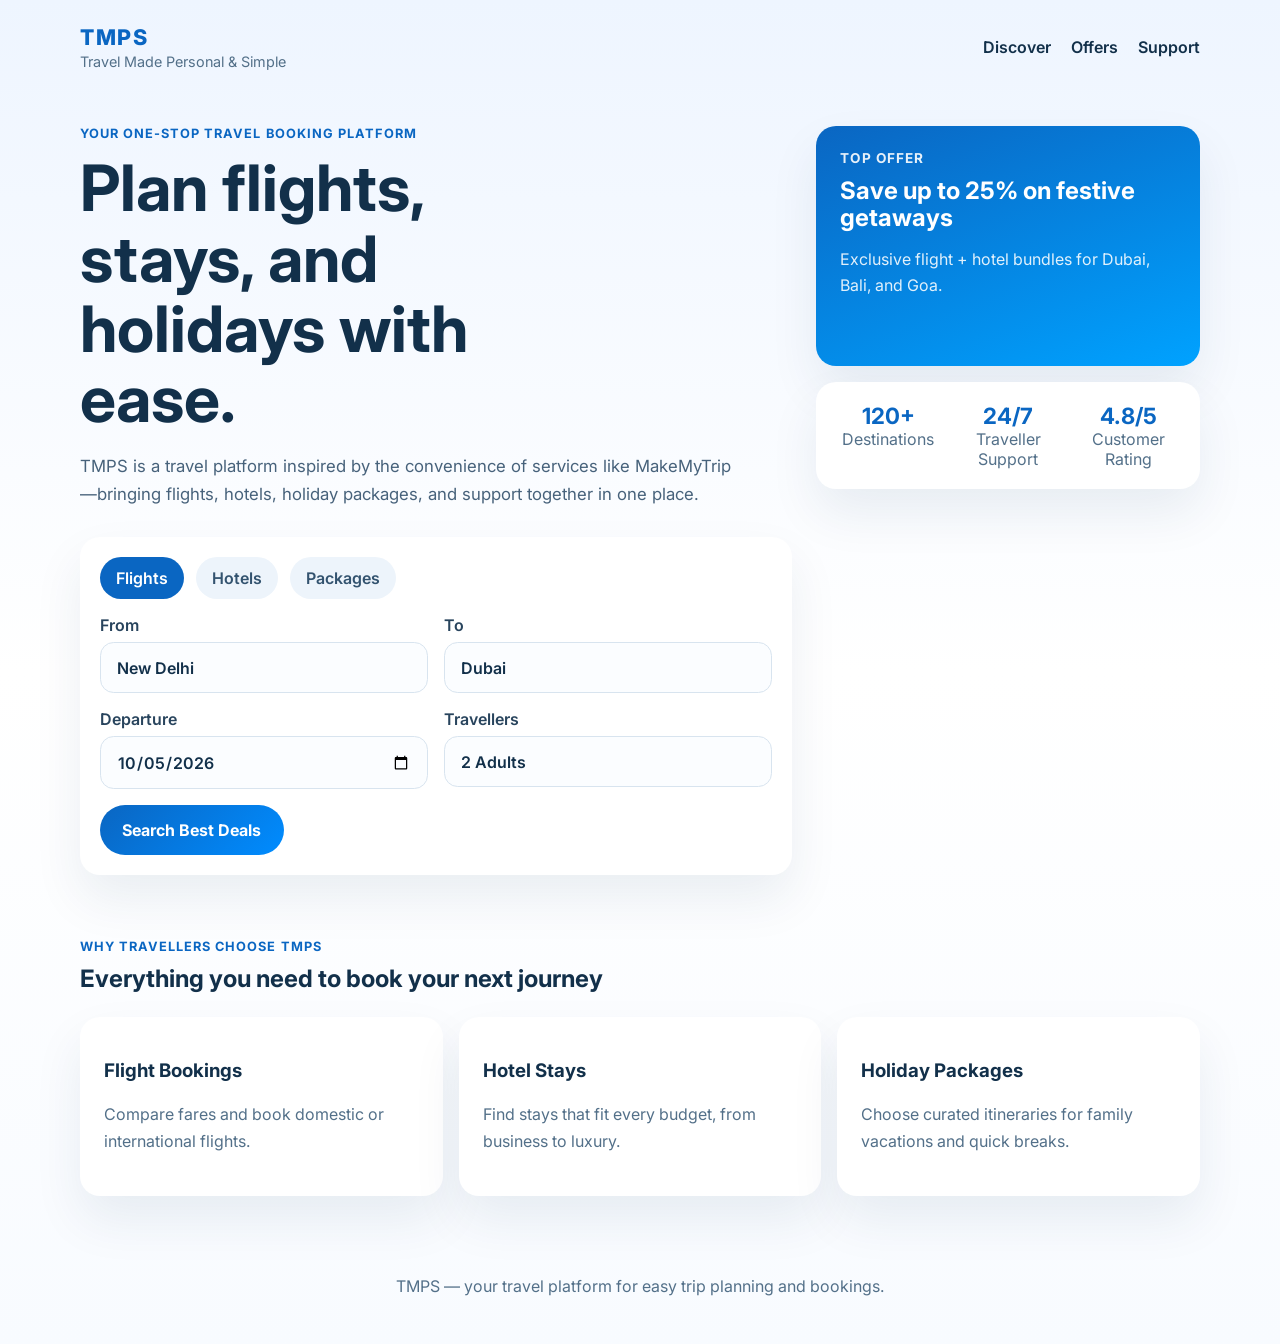
==== index.html @ c7c2b5c7 "Add static travel search results page Co-authored-by: abkalatrajectory <329912677+abkalatrajectory@u" ====
<!DOCTYPE html>
<html lang="en">
  <head>
    <meta charset="UTF-8" />
    <meta name="viewport" content="width=device-width, initial-scale=1.0" />
    <title>TMPS | Travel Platform</title>
    <link rel="preconnect" href="https://fonts.googleapis.com" />
    <link rel="preconnect" href="https://fonts.gstatic.com" crossorigin />
    <link
      href="https://fonts.googleapis.com/css2?family=Inter:wght@400;500;600;700;800&display=swap"
      rel="stylesheet"
    />
    <link rel="stylesheet" href="./styles.css" />
  </head>
  <body>
    <header class="topbar">
      <div class="brand">
        <span class="brand__logo">TMPS</span>
        <span class="brand__tag">Travel Made Personal & Simple</span>
      </div>
      <nav class="nav" aria-label="Primary">
        <a href="#discover">Discover</a>
        <a href="#offers">Offers</a>
        <a href="#support">Support</a>
      </nav>
    </header>

    <main>
      <section class="hero">
        <div class="hero__content">
          <p class="eyebrow">Your one-stop travel booking platform</p>
          <h1>Plan flights, stays, and holidays with ease.</h1>
          <p class="hero__text">
            TMPS is a travel platform inspired by the convenience of services
            like MakeMyTrip—bringing flights, hotels, holiday packages, and
            support together in one place.
          </p>

          <form
            class="search-card"
            id="discover"
            aria-label="Travel search"
            action="./search.html"
            method="get"
          >
            <div class="trip-types">
              <button type="button" class="trip-types__active">Flights</button>
              <button type="button">Hotels</button>
              <button type="button">Packages</button>
            </div>
            <div class="search-grid">
              <label>
                From
                <input
                  type="text"
                  name="from"
                  value="New Delhi"
                  aria-label="Departure city"
                />
              </label>
              <label>
                To
                <input
                  type="text"
                  name="to"
                  value="Dubai"
                  aria-label="Destination city"
                />
              </label>
              <label>
                Departure
                <input
                  type="date"
                  name="departure"
                  value="2026-10-05"
                  aria-label="Departure date"
                />
              </label>
              <label>
                Travellers
                <input
                  type="text"
                  name="travellers"
                  value="2 Adults"
                  aria-label="Travellers"
                />
              </label>
            </div>
            <button type="submit" class="cta">Search Best Deals</button>
          </form>
        </div>

        <aside class="hero__panel" id="offers">
          <div class="panel-card">
            <p class="panel-card__label">Top Offer</p>
            <h2>Save up to 25% on festive getaways</h2>
            <p>Exclusive flight + hotel bundles for Dubai, Bali, and Goa.</p>
          </div>
          <div class="stats">
            <div>
              <strong>120+</strong>
              <span>Destinations</span>
            </div>
            <div>
              <strong>24/7</strong>
              <span>Traveller Support</span>
            </div>
            <div>
              <strong>4.8/5</strong>
              <span>Customer Rating</span>
            </div>
          </div>
        </aside>
      </section>

      <section class="section">
        <div class="section__heading">
          <p class="eyebrow">Why travellers choose TMPS</p>
          <h2>Everything you need to book your next journey</h2>
        </div>
        <div class="feature-grid">
          <article class="feature-card">
            <h3>Flight Bookings</h3>
            <p>Compare fares and book domestic or international flights.</p>
          </article>
          <article class="feature-card">
            <h3>Hotel Stays</h3>
            <p>Find stays that fit every budget, from business to luxury.</p>
          </article>
          <article class="feature-card">
            <h3>Holiday Packages</h3>
            <p>Choose curated itineraries for family vacations and quick breaks.</p>
          </article>
        </div>
      </section>
    </main>

    <footer class="footer" id="support">
      <p>TMPS — your travel platform for easy trip planning and bookings.</p>
    </footer>
  </body>
</html>
---- styles.css ----
* {
  box-sizing: border-box;
}

body {
  margin: 0;
  font-family: "Inter", sans-serif;
  background: linear-gradient(180deg, #eef5ff 0%, #ffffff 50%, #f8fbff 100%);
  color: #12304a;
}

a {
  color: inherit;
  text-decoration: none;
}

.topbar,
.hero,
.section,
.footer {
  width: min(1120px, calc(100% - 2rem));
  margin: 0 auto;
}

.topbar {
  display: flex;
  justify-content: space-between;
  align-items: center;
  padding: 1.5rem 0;
}

.brand {
  display: flex;
  flex-direction: column;
  gap: 0.2rem;
}

.brand__logo {
  font-size: 1.35rem;
  font-weight: 800;
  letter-spacing: 0.08em;
  color: #0a66c2;
}

.brand__tag {
  font-size: 0.9rem;
  color: #537089;
}

.nav {
  display: flex;
  gap: 1.25rem;
  font-weight: 600;
}

.hero {
  display: grid;
  grid-template-columns: 1.3fr 0.7fr;
  gap: 1.5rem;
  padding: 2rem 0 3rem;
}

.eyebrow {
  margin: 0 0 0.75rem;
  color: #0a66c2;
  font-weight: 700;
  text-transform: uppercase;
  letter-spacing: 0.08em;
  font-size: 0.8rem;
}

.hero h1,
.section h2,
.panel-card h2 {
  margin: 0;
  line-height: 1.1;
}

.hero h1 {
  font-size: clamp(2.5rem, 5vw, 4.2rem);
  max-width: 12ch;
}

.hero__text {
  max-width: 60ch;
  color: #47627b;
  font-size: 1.05rem;
  line-height: 1.7;
}

.search-card,
.panel-card,
.feature-card,
.stats {
  background: #ffffff;
  border-radius: 1.25rem;
  box-shadow: 0 24px 50px rgba(19, 55, 92, 0.08);
}

.search-card {
  margin-top: 1.75rem;
  padding: 1.25rem;
}

.trip-types {
  display: flex;
  gap: 0.75rem;
  margin-bottom: 1rem;
}

.trip-types button,
.cta {
  border: 0;
  border-radius: 999px;
  font: inherit;
}

.trip-types button {
  padding: 0.7rem 1rem;
  background: #edf4fb;
  color: #33536f;
  font-weight: 600;
}

.trip-types__active {
  background: #0a66c2 !important;
  color: #ffffff !important;
}

.search-grid {
  display: grid;
  grid-template-columns: repeat(2, minmax(0, 1fr));
  gap: 1rem;
}

.search-grid label {
  display: flex;
  flex-direction: column;
  gap: 0.45rem;
  font-weight: 600;
  color: #28445d;
}

.search-grid input {
  border: 1px solid #d8e4ef;
  border-radius: 0.85rem;
  padding: 0.9rem 1rem;
  font: inherit;
  color: #12304a;
  background: #fbfdff;
}

.cta {
  margin-top: 1rem;
  padding: 0.95rem 1.4rem;
  background: linear-gradient(135deg, #0a66c2, #008cff);
  color: #ffffff;
  font-weight: 700;
  cursor: pointer;
}

.hero__panel {
  display: flex;
  flex-direction: column;
  gap: 1rem;
}

.panel-card {
  padding: 1.5rem;
  min-height: 240px;
  background: linear-gradient(160deg, #0a66c2 0%, #00a2ff 100%);
  color: #ffffff;
}

.panel-card__label {
  margin: 0 0 0.75rem;
  font-size: 0.85rem;
  font-weight: 700;
  text-transform: uppercase;
  letter-spacing: 0.08em;
  opacity: 0.9;
}

.panel-card p:last-child {
  color: rgba(255, 255, 255, 0.88);
  line-height: 1.6;
}

.stats {
  display: grid;
  grid-template-columns: repeat(3, 1fr);
  gap: 1rem;
  padding: 1.25rem;
  text-align: center;
}

.stats strong {
  display: block;
  font-size: 1.4rem;
  color: #0a66c2;
}

.stats span {
  color: #537089;
}

.section {
  padding: 1rem 0 4rem;
}

.section__heading {
  margin-bottom: 1.5rem;
}

.feature-grid {
  display: grid;
  grid-template-columns: repeat(3, minmax(0, 1fr));
  gap: 1rem;
}

.feature-card {
  padding: 1.5rem;
}

.feature-card p {
  color: #537089;
  line-height: 1.7;
}

.footer {
  padding: 0 0 2rem;
  color: #537089;
  text-align: center;
}

.results-page {
  width: min(1120px, calc(100% - 2rem));
  margin: 0 auto;
  padding: 4rem 0;
}

.results-card {
  background: #ffffff;
  border-radius: 1.5rem;
  box-shadow: 0 24px 50px rgba(19, 55, 92, 0.08);
  padding: 2rem;
}

.results-summary {
  color: #537089;
  line-height: 1.7;
  margin-bottom: 1.5rem;
}

.cta--inline {
  display: inline-block;
  text-align: center;
}

@media (max-width: 900px) {
  .topbar,
  .hero {
    gap: 1rem;
  }

  .hero,
  .feature-grid {
    grid-template-columns: 1fr;
  }
}

@media (max-width: 640px) {
  .topbar {
    flex-direction: column;
    align-items: flex-start;
  }

  .nav,
  .trip-types {
    flex-wrap: wrap;
  }

  .search-grid,
  .stats {
    grid-template-columns: 1fr;
  }
}
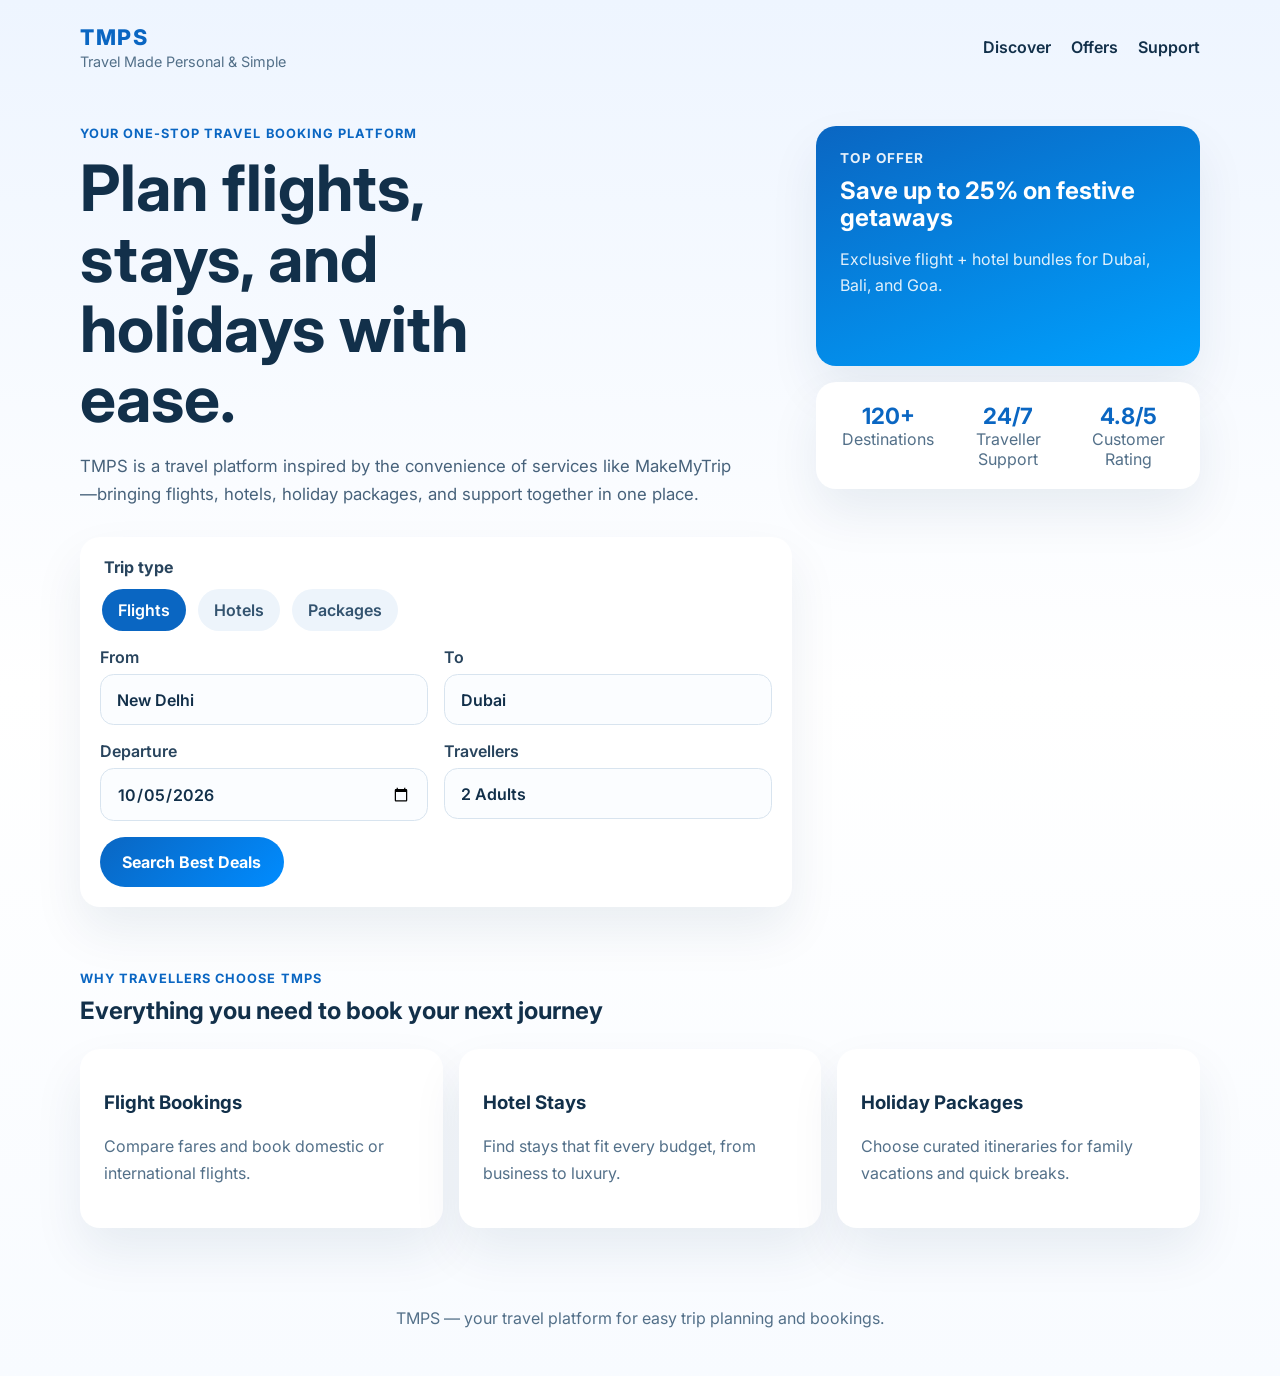
==== commit 893b4f64: "Improve search accessibility and summary Co-authored-by: abkalatrajectory <329912677+abkalatrajector" ====
--- a/index.html
+++ b/index.html
@@ -43,11 +43,14 @@
             action="./search.html"
             method="get"
           >
-            <div class="trip-types">
-              <button type="button" class="trip-types__active">Flights</button>
-              <button type="button">Hotels</button>
-              <button type="button">Packages</button>
-            </div>
+            <fieldset class="trip-types">
+              <legend>Trip type</legend>
+              <button type="button" class="trip-types__active" aria-pressed="true">
+                Flights
+              </button>
+              <button type="button" aria-pressed="false">Hotels</button>
+              <button type="button" aria-pressed="false">Packages</button>
+            </fieldset>
             <div class="search-grid">
               <label>
                 From
--- a/styles.css
+++ b/styles.css
@@ -106,6 +106,15 @@
   display: flex;
   gap: 0.75rem;
   margin-bottom: 1rem;
+  border: 0;
+  padding: 0;
+  min-inline-size: 0;
+}
+
+.trip-types legend {
+  margin-bottom: 0.75rem;
+  font-weight: 700;
+  color: #28445d;
 }
 
 .trip-types button,
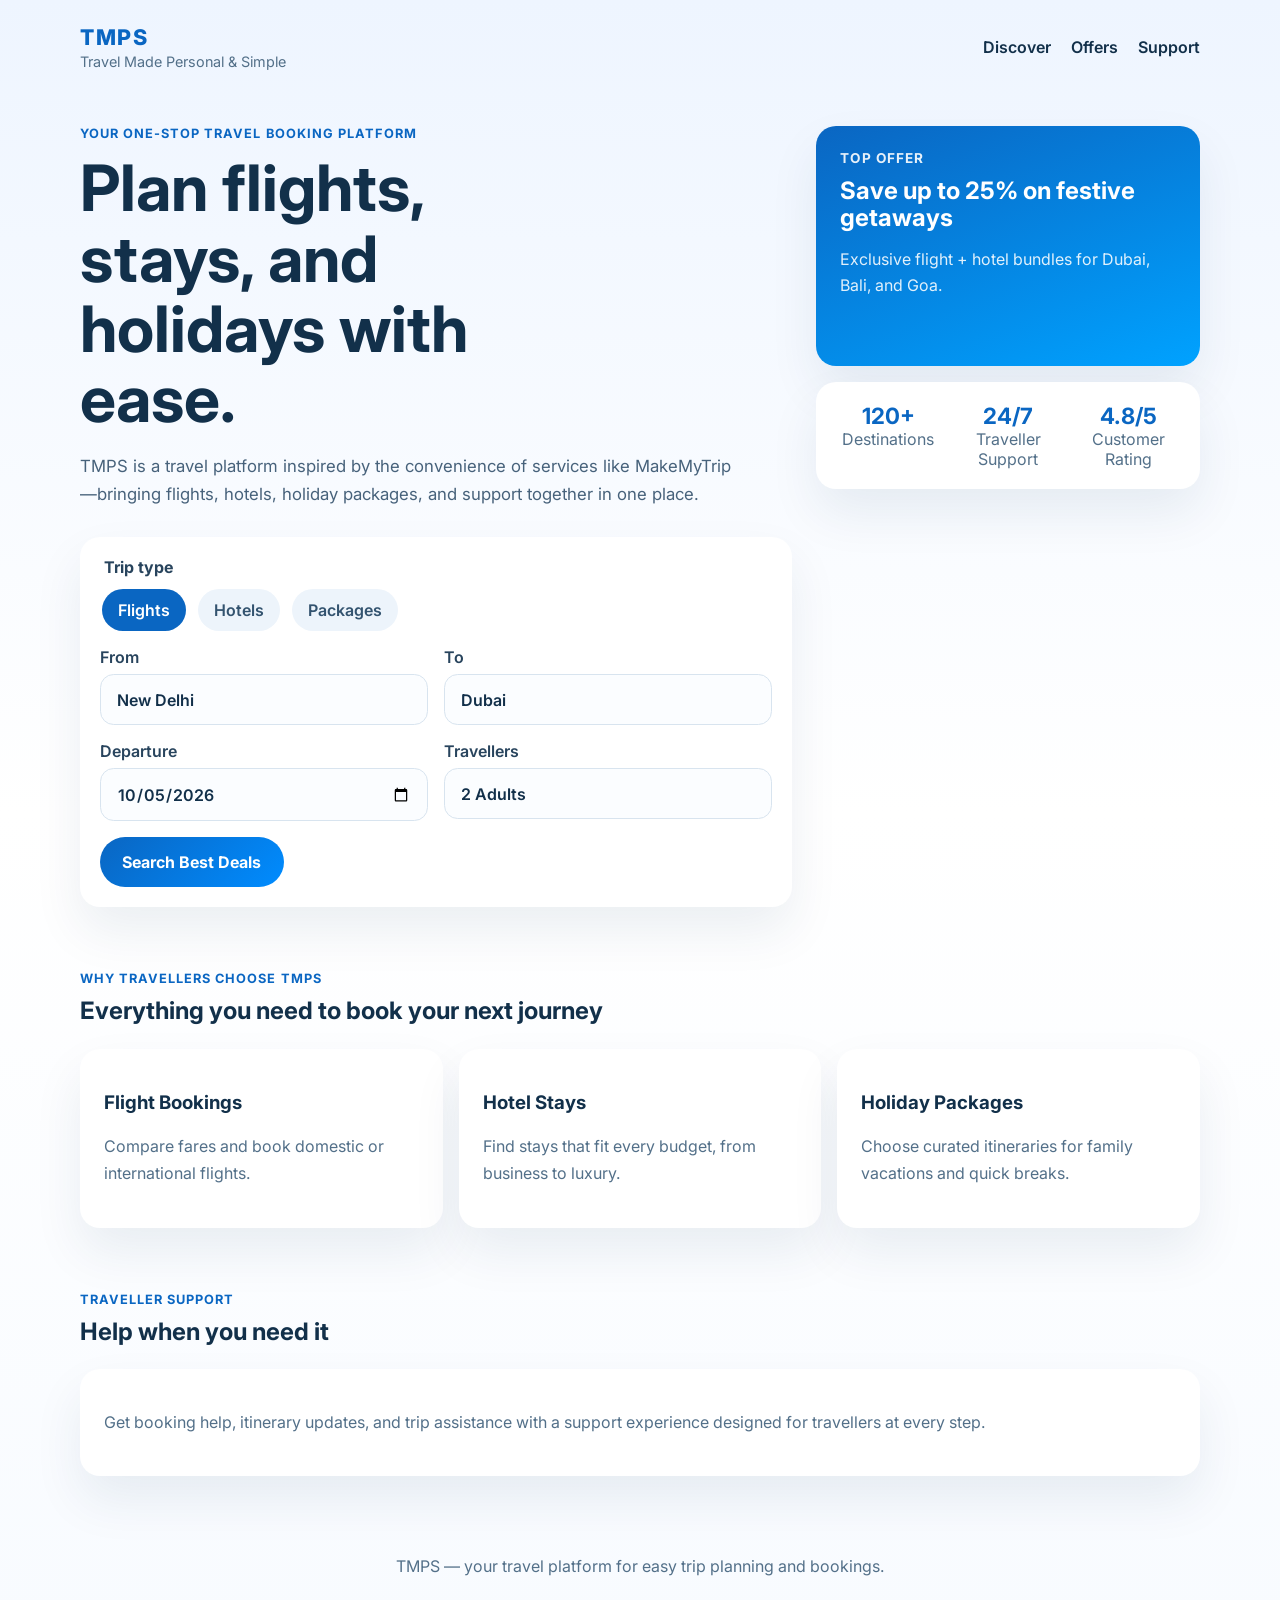
==== commit 54e76397: "Add support section and polish results summary Co-authored-by: abkalatrajectory <329912677+abkalatra" ====
--- a/index.html
+++ b/index.html
@@ -136,9 +136,22 @@
           </article>
         </div>
       </section>
+
+      <section class="section support-section" id="support">
+        <div class="section__heading">
+          <p class="eyebrow">Traveller support</p>
+          <h2>Help when you need it</h2>
+        </div>
+        <div class="feature-card">
+          <p>
+            Get booking help, itinerary updates, and trip assistance with a
+            support experience designed for travellers at every step.
+          </p>
+        </div>
+      </section>
     </main>
 
-    <footer class="footer" id="support">
+    <footer class="footer">
       <p>TMPS — your travel platform for easy trip planning and bookings.</p>
     </footer>
   </body>
--- a/styles.css
+++ b/styles.css
@@ -236,6 +236,10 @@
   line-height: 1.7;
 }
 
+.support-section {
+  padding-top: 0;
+}
+
 .footer {
   padding: 0 0 2rem;
   color: #537089;
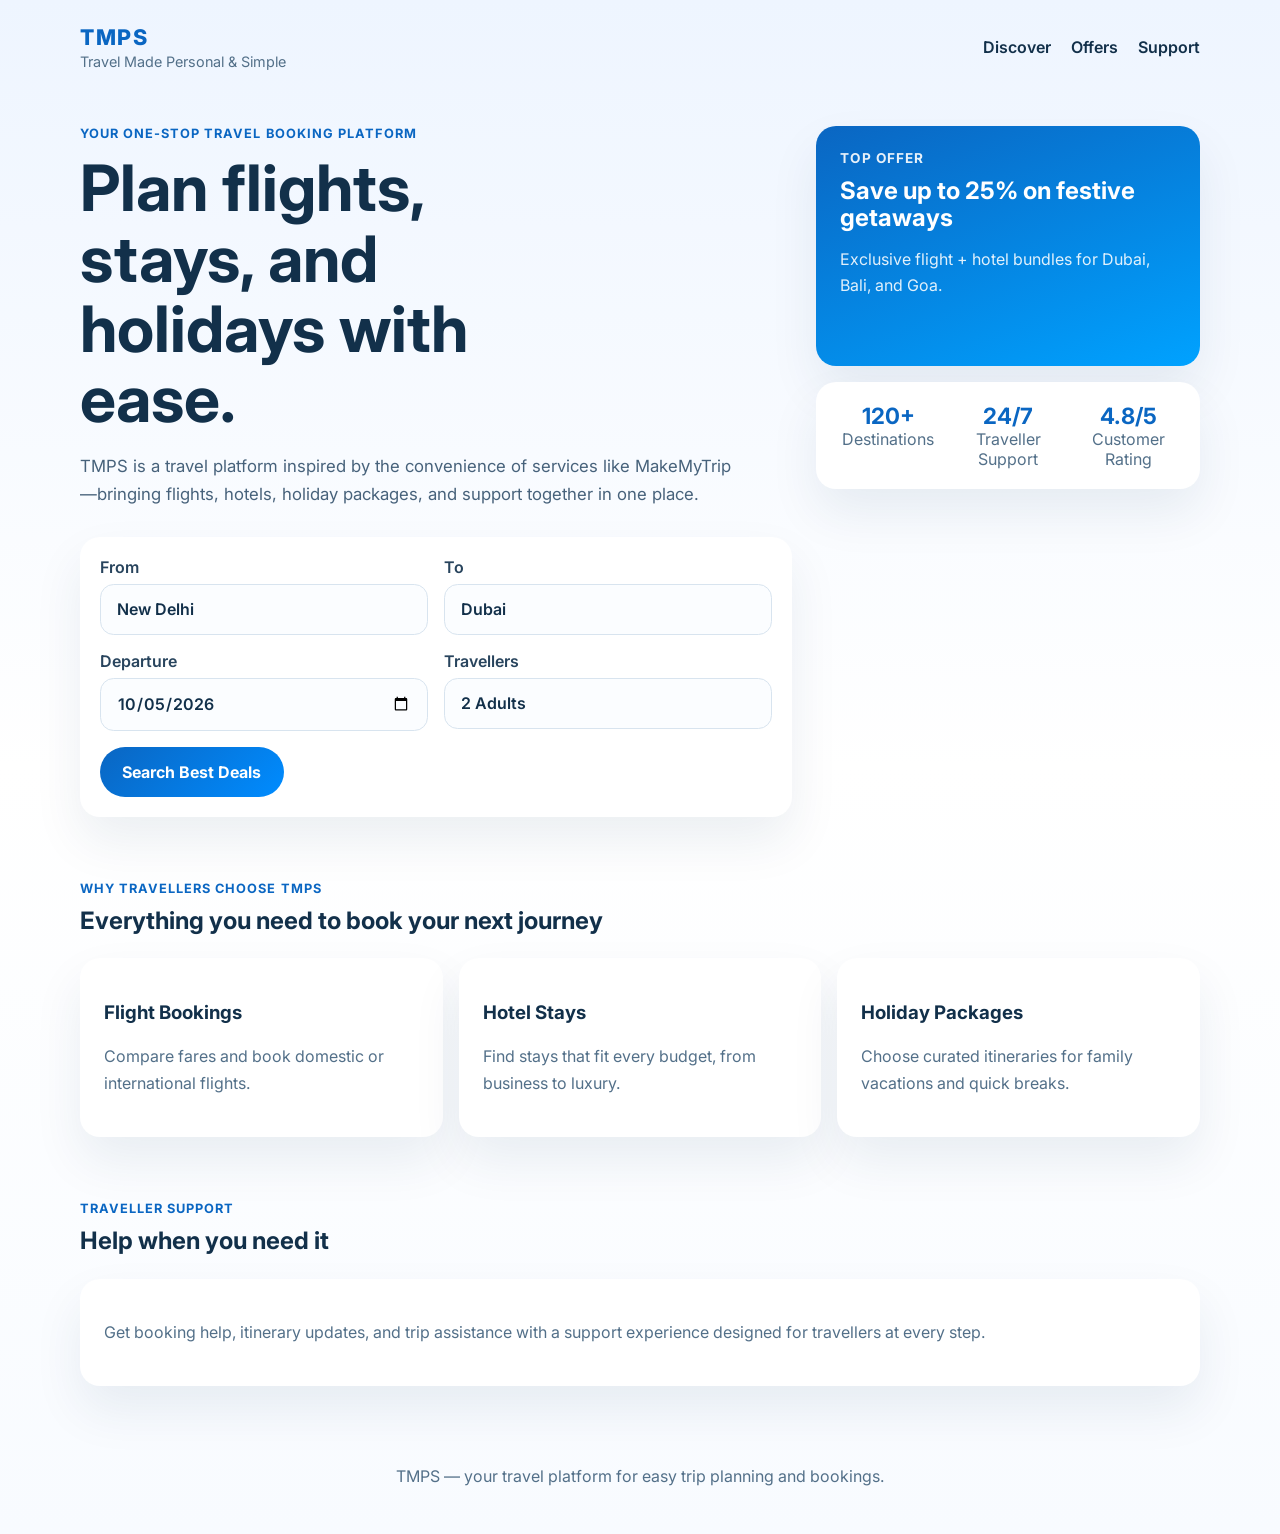
==== commit bc97b12e: "Simplify homepage search to flights Co-authored-by: abkalatrajectory <329912677+abkalatrajectory@use" ====
--- a/index.html
+++ b/index.html
@@ -39,18 +39,10 @@
           <form
             class="search-card"
             id="discover"
-            aria-label="Travel search"
+            aria-label="Flight search"
             action="./search.html"
             method="get"
           >
-            <fieldset class="trip-types">
-              <legend>Trip type</legend>
-              <button type="button" class="trip-types__active" aria-pressed="true">
-                Flights
-              </button>
-              <button type="button" aria-pressed="false">Hotels</button>
-              <button type="button" aria-pressed="false">Packages</button>
-            </fieldset>
             <div class="search-grid">
               <label>
                 From
@@ -58,7 +50,6 @@
                   type="text"
                   name="from"
                   value="New Delhi"
-                  aria-label="Departure city"
                 />
               </label>
               <label>
@@ -67,7 +58,6 @@
                   type="text"
                   name="to"
                   value="Dubai"
-                  aria-label="Destination city"
                 />
               </label>
               <label>
@@ -76,7 +66,6 @@
                   type="date"
                   name="departure"
                   value="2026-10-05"
-                  aria-label="Departure date"
                 />
               </label>
               <label>
@@ -85,7 +74,6 @@
                   type="text"
                   name="travellers"
                   value="2 Adults"
-                  aria-label="Travellers"
                 />
               </label>
             </div>
--- a/styles.css
+++ b/styles.css
@@ -102,38 +102,10 @@
   padding: 1.25rem;
 }
 
-.trip-types {
-  display: flex;
-  gap: 0.75rem;
-  margin-bottom: 1rem;
-  border: 0;
-  padding: 0;
-  min-inline-size: 0;
-}
-
-.trip-types legend {
-  margin-bottom: 0.75rem;
-  font-weight: 700;
-  color: #28445d;
-}
-
-.trip-types button,
 .cta {
   border: 0;
   border-radius: 999px;
   font: inherit;
-}
-
-.trip-types button {
-  padding: 0.7rem 1rem;
-  background: #edf4fb;
-  color: #33536f;
-  font-weight: 600;
-}
-
-.trip-types__active {
-  background: #0a66c2 !important;
-  color: #ffffff !important;
 }
 
 .search-grid {
@@ -288,8 +260,7 @@
     align-items: flex-start;
   }
 
-  .nav,
-  .trip-types {
+  .nav {
     flex-wrap: wrap;
   }
 
